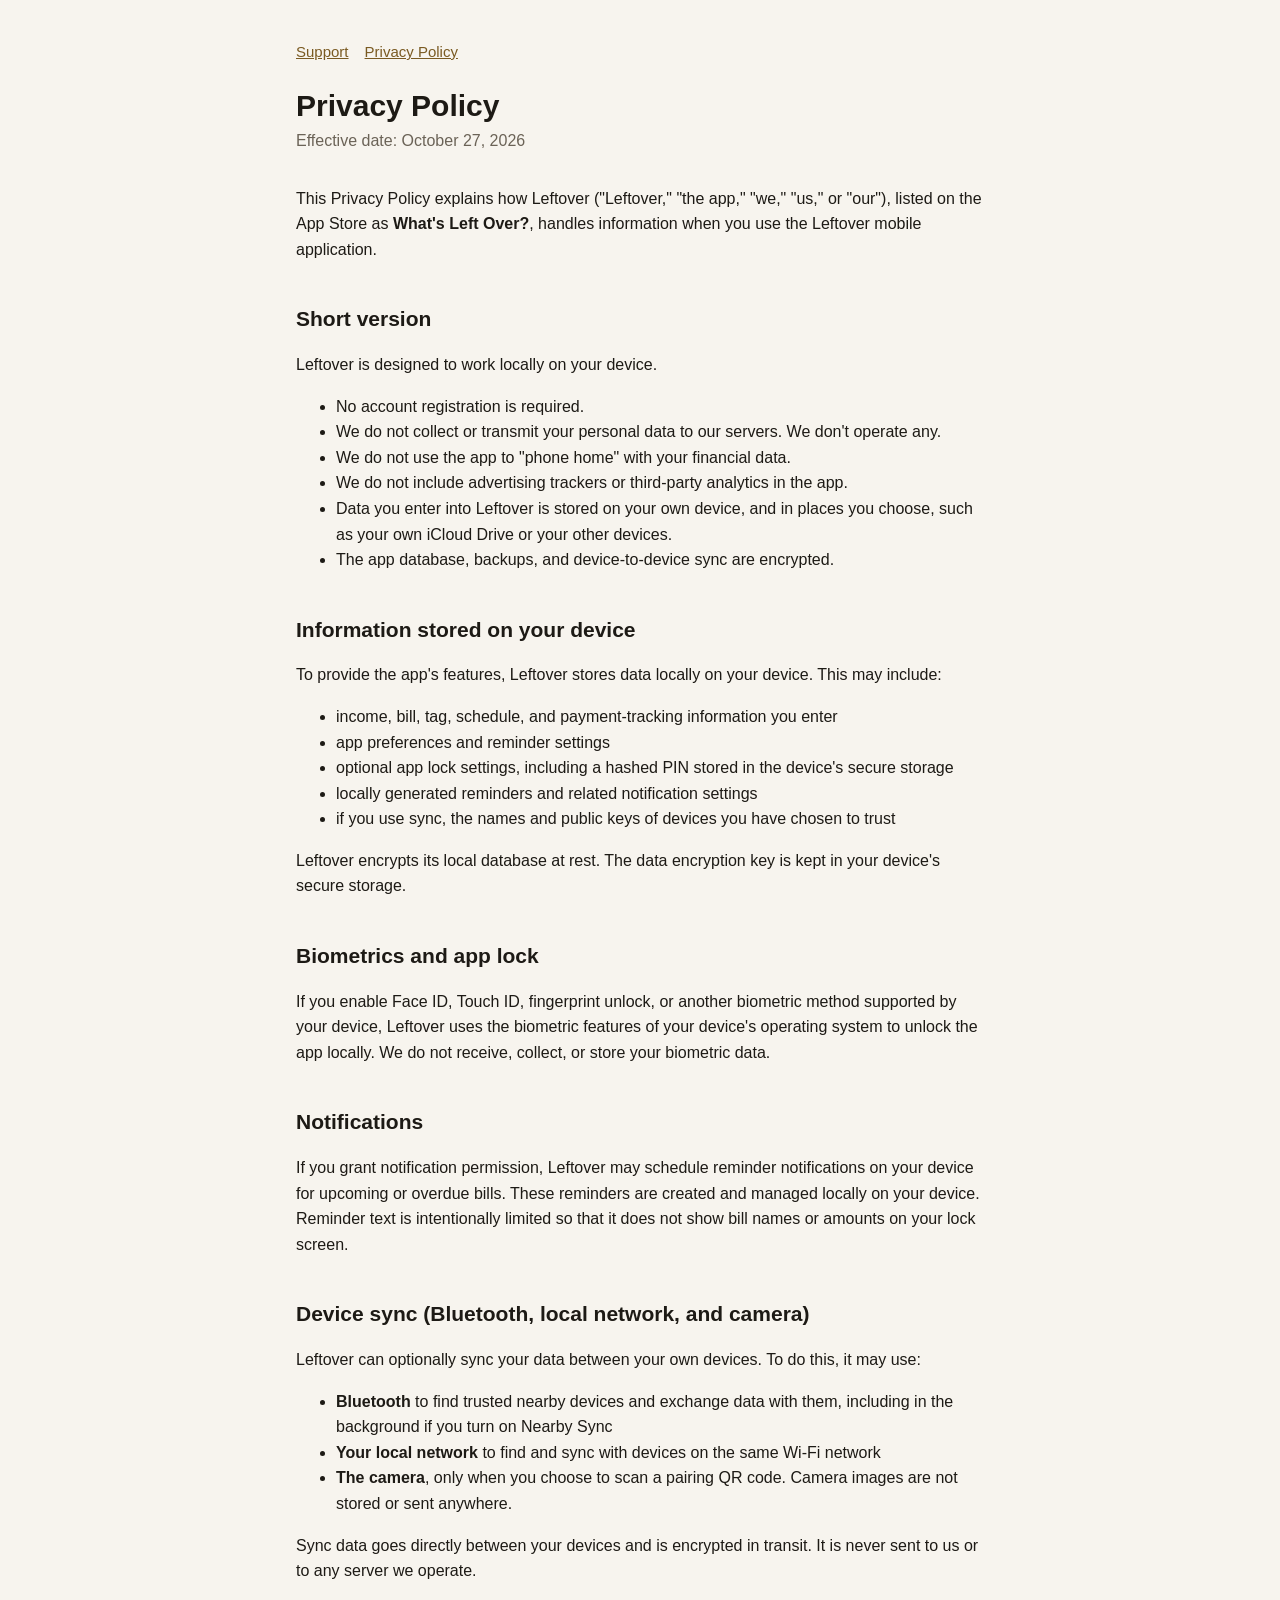
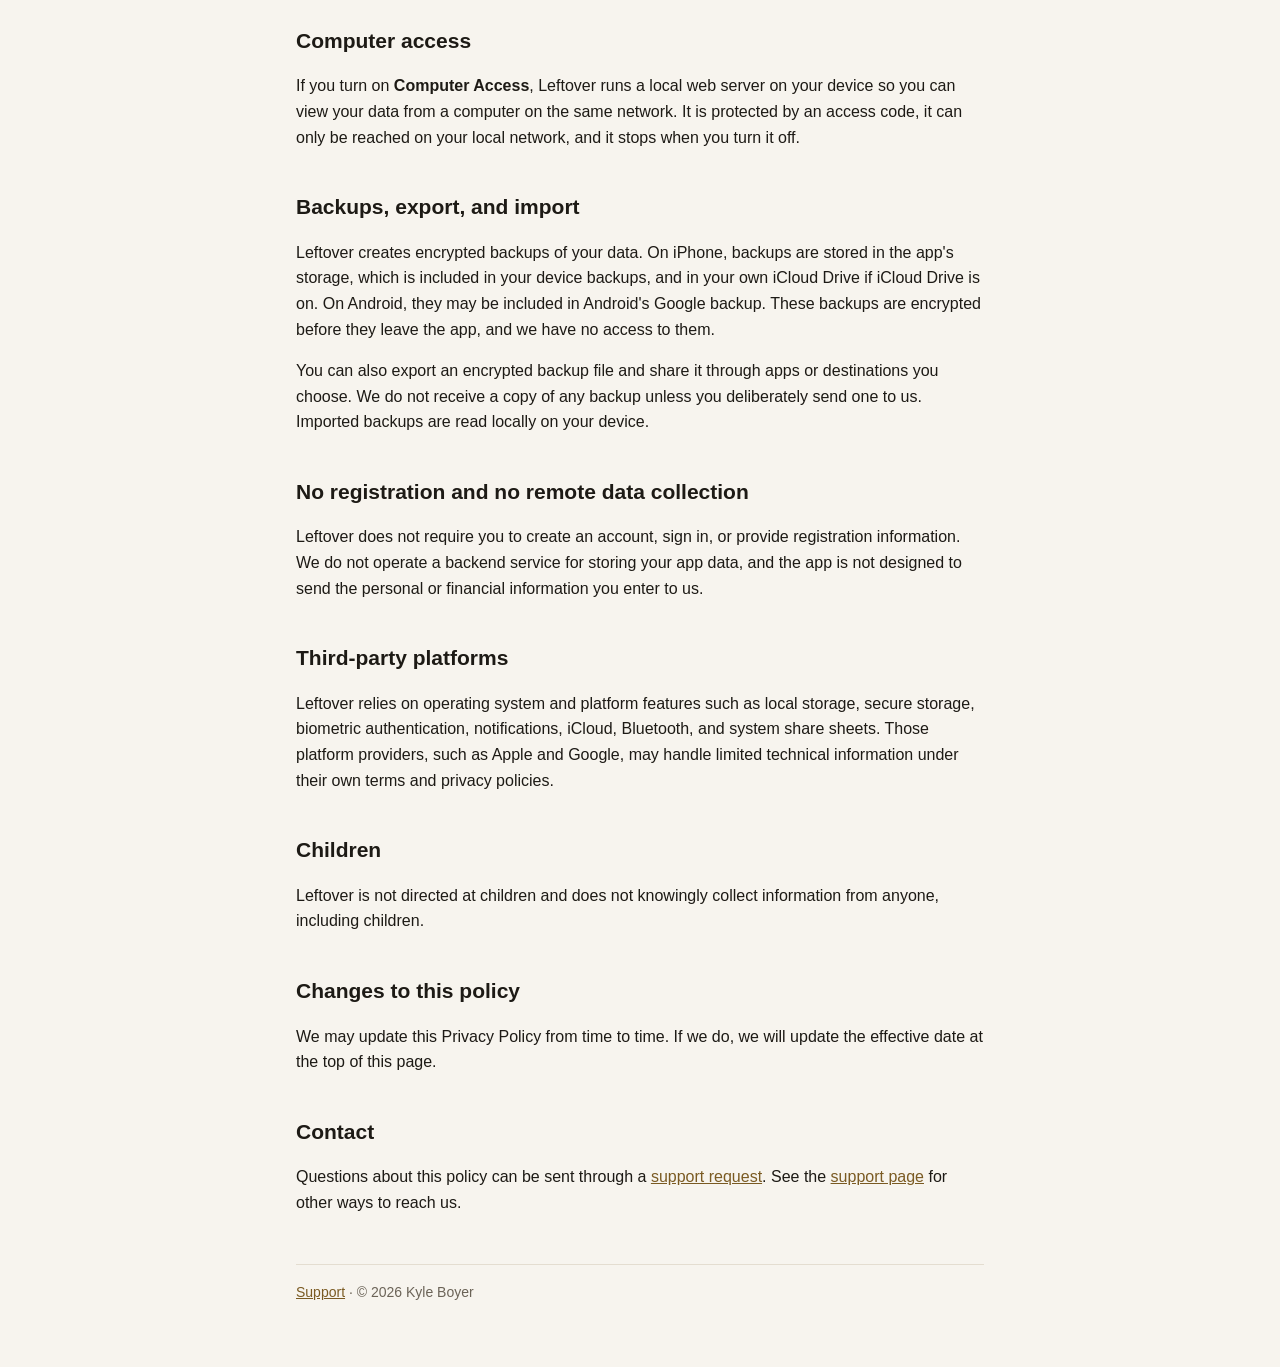
==== privacy.html @ 44443648 "Add Leftover support site and privacy policy Co-Authored-By: Claude Opus 5.5 <noreply@anthropic.com>" ====
<!doctype html>
<html lang="en">
<head>
  <meta charset="utf-8">
  <meta name="viewport" content="width=device-width, initial-scale=1">
  <title>Leftover Privacy Policy</title>
  <meta name="description" content="Privacy policy for What's Left Over? (Leftover).">
  <link rel="stylesheet" href="style.css">
</head>
<body>
<main>
  <nav><a href="./">Support</a><a href="privacy.html">Privacy Policy</a></nav>

  <header>
    <h1>Privacy Policy</h1>
    <p>Effective date: October 27, 2026</p>
  </header>

  <p>This Privacy Policy explains how Leftover ("Leftover," "the app," "we," "us," or "our"), listed on the App Store as <strong>What's Left Over?</strong>, handles information when you use the Leftover mobile application.</p>

  <h2>Short version</h2>
  <p>Leftover is designed to work locally on your device.</p>
  <ul>
    <li>No account registration is required.</li>
    <li>We do not collect or transmit your personal data to our servers. We don't operate any.</li>
    <li>We do not use the app to "phone home" with your financial data.</li>
    <li>We do not include advertising trackers or third-party analytics in the app.</li>
    <li>Data you enter into Leftover is stored on your own device, and in places you choose, such as your own iCloud Drive or your other devices.</li>
    <li>The app database, backups, and device-to-device sync are encrypted.</li>
  </ul>

  <h2>Information stored on your device</h2>
  <p>To provide the app's features, Leftover stores data locally on your device. This may include:</p>
  <ul>
    <li>income, bill, tag, schedule, and payment-tracking information you enter</li>
    <li>app preferences and reminder settings</li>
    <li>optional app lock settings, including a hashed PIN stored in the device's secure storage</li>
    <li>locally generated reminders and related notification settings</li>
    <li>if you use sync, the names and public keys of devices you have chosen to trust</li>
  </ul>
  <p>Leftover encrypts its local database at rest. The data encryption key is kept in your device's secure storage.</p>

  <h2>Biometrics and app lock</h2>
  <p>If you enable Face ID, Touch ID, fingerprint unlock, or another biometric method supported by your device, Leftover uses the biometric features of your device's operating system to unlock the app locally. We do not receive, collect, or store your biometric data.</p>

  <h2>Notifications</h2>
  <p>If you grant notification permission, Leftover may schedule reminder notifications on your device for upcoming or overdue bills. These reminders are created and managed locally on your device. Reminder text is intentionally limited so that it does not show bill names or amounts on your lock screen.</p>

  <h2>Device sync (Bluetooth, local network, and camera)</h2>
  <p>Leftover can optionally sync your data between your own devices. To do this, it may use:</p>
  <ul>
    <li><strong>Bluetooth</strong> to find trusted nearby devices and exchange data with them, including in the background if you turn on Nearby Sync</li>
    <li><strong>Your local network</strong> to find and sync with devices on the same Wi-Fi network</li>
    <li><strong>The camera</strong>, only when you choose to scan a pairing QR code. Camera images are not stored or sent anywhere.</li>
  </ul>
  <p>Sync data goes directly between your devices and is encrypted in transit. It is never sent to us or to any server we operate.</p>

  <h2>Computer access</h2>
  <p>If you turn on <strong>Computer Access</strong>, Leftover runs a local web server on your device so you can view your data from a computer on the same network. It is protected by an access code, it can only be reached on your local network, and it stops when you turn it off.</p>

  <h2>Backups, export, and import</h2>
  <p>Leftover creates encrypted backups of your data. On iPhone, backups are stored in the app's storage, which is included in your device backups, and in your own iCloud Drive if iCloud Drive is on. On Android, they may be included in Android's Google backup. These backups are encrypted before they leave the app, and we have no access to them.</p>
  <p>You can also export an encrypted backup file and share it through apps or destinations you choose. We do not receive a copy of any backup unless you deliberately send one to us. Imported backups are read locally on your device.</p>

  <h2>No registration and no remote data collection</h2>
  <p>Leftover does not require you to create an account, sign in, or provide registration information. We do not operate a backend service for storing your app data, and the app is not designed to send the personal or financial information you enter to us.</p>

  <h2>Third-party platforms</h2>
  <p>Leftover relies on operating system and platform features such as local storage, secure storage, biometric authentication, notifications, iCloud, Bluetooth, and system share sheets. Those platform providers, such as Apple and Google, may handle limited technical information under their own terms and privacy policies.</p>

  <h2>Children</h2>
  <p>Leftover is not directed at children and does not knowingly collect information from anyone, including children.</p>

  <h2>Changes to this policy</h2>
  <p>We may update this Privacy Policy from time to time. If we do, we will update the effective date at the top of this page.</p>

  <h2>Contact</h2>
  <p>Questions about this policy can be sent through a <a href="https://github.com/KyleBoyer/leftover-support/issues/new/choose">support request</a>. See the <a href="./">support page</a> for other ways to reach us.</p>

  <footer>
    <a href="./">Support</a> &middot; &copy; 2026 Kyle Boyer
  </footer>
</main>
</body>
</html>
---- style.css ----
:root {
  --bg: #f7f4ee;
  --surface: #ffffff;
  --text: #1d1a15;
  --muted: #6b6357;
  --border: #e4ddd0;
  --accent: #7a5a22;
  --accent-text: #ffffff;
  --note-bg: #fbf3e2;
}

@media (prefers-color-scheme: dark) {
  :root {
    --bg: #0a0a0c;
    --surface: #16151a;
    --text: #ece8e1;
    --muted: #a39b8f;
    --border: #2a2830;
    --accent: #d4a85a;
    --accent-text: #16120c;
    --note-bg: #221d14;
  }
}

* { box-sizing: border-box; }

body {
  margin: 0;
  background: var(--bg);
  color: var(--text);
  font: 16px/1.6 -apple-system, BlinkMacSystemFont, "Segoe UI", Roboto, Helvetica, Arial, sans-serif;
}

main {
  max-width: 720px;
  margin: 0 auto;
  padding: 40px 16px 64px;
}

header { margin-bottom: 32px; }
header p { color: var(--muted); margin: 4px 0 0; }

nav { margin-bottom: 24px; font-size: 15px; }
nav a { margin-right: 16px; }

h1 { font-size: 30px; line-height: 1.2; margin: 0; }
h2 { font-size: 21px; margin: 40px 0 12px; }
h3 { font-size: 17px; margin: 0 0 6px; }

a { color: var(--accent); }

.card {
  background: var(--surface);
  border: 1px solid var(--border);
  border-radius: 14px;
  padding: 20px;
  margin: 12px 0;
}

.button {
  display: inline-block;
  background: var(--accent);
  color: var(--accent-text);
  text-decoration: none;
  font-weight: 600;
  padding: 10px 18px;
  border-radius: 10px;
  margin: 8px 8px 0 0;
}

.note {
  background: var(--note-bg);
  border-radius: 10px;
  padding: 12px 14px;
  font-size: 15px;
}

details { margin: 8px 0; }
summary { cursor: pointer; font-weight: 600; }
details > :not(summary) { margin-top: 8px; }

.fine { color: var(--muted); font-size: 14px; }

footer {
  margin-top: 48px;
  padding-top: 16px;
  border-top: 1px solid var(--border);
  color: var(--muted);
  font-size: 14px;
}
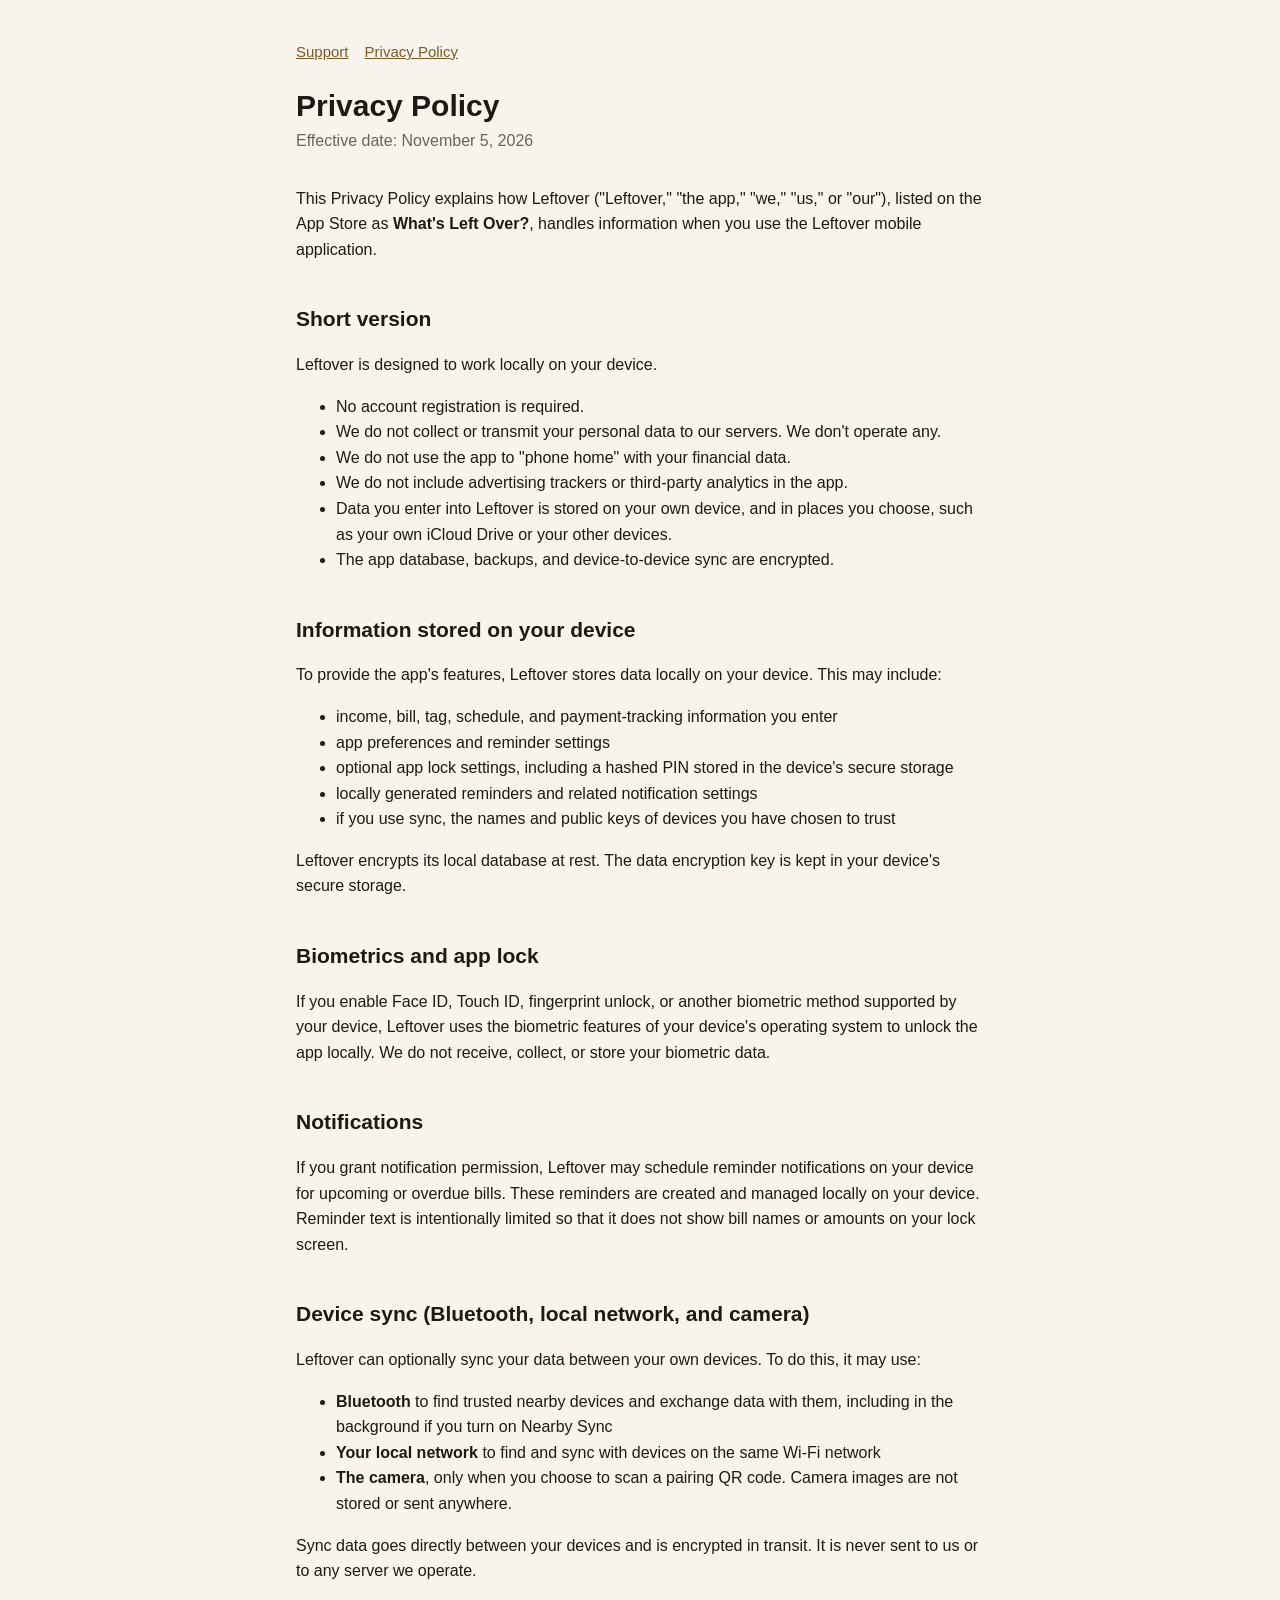
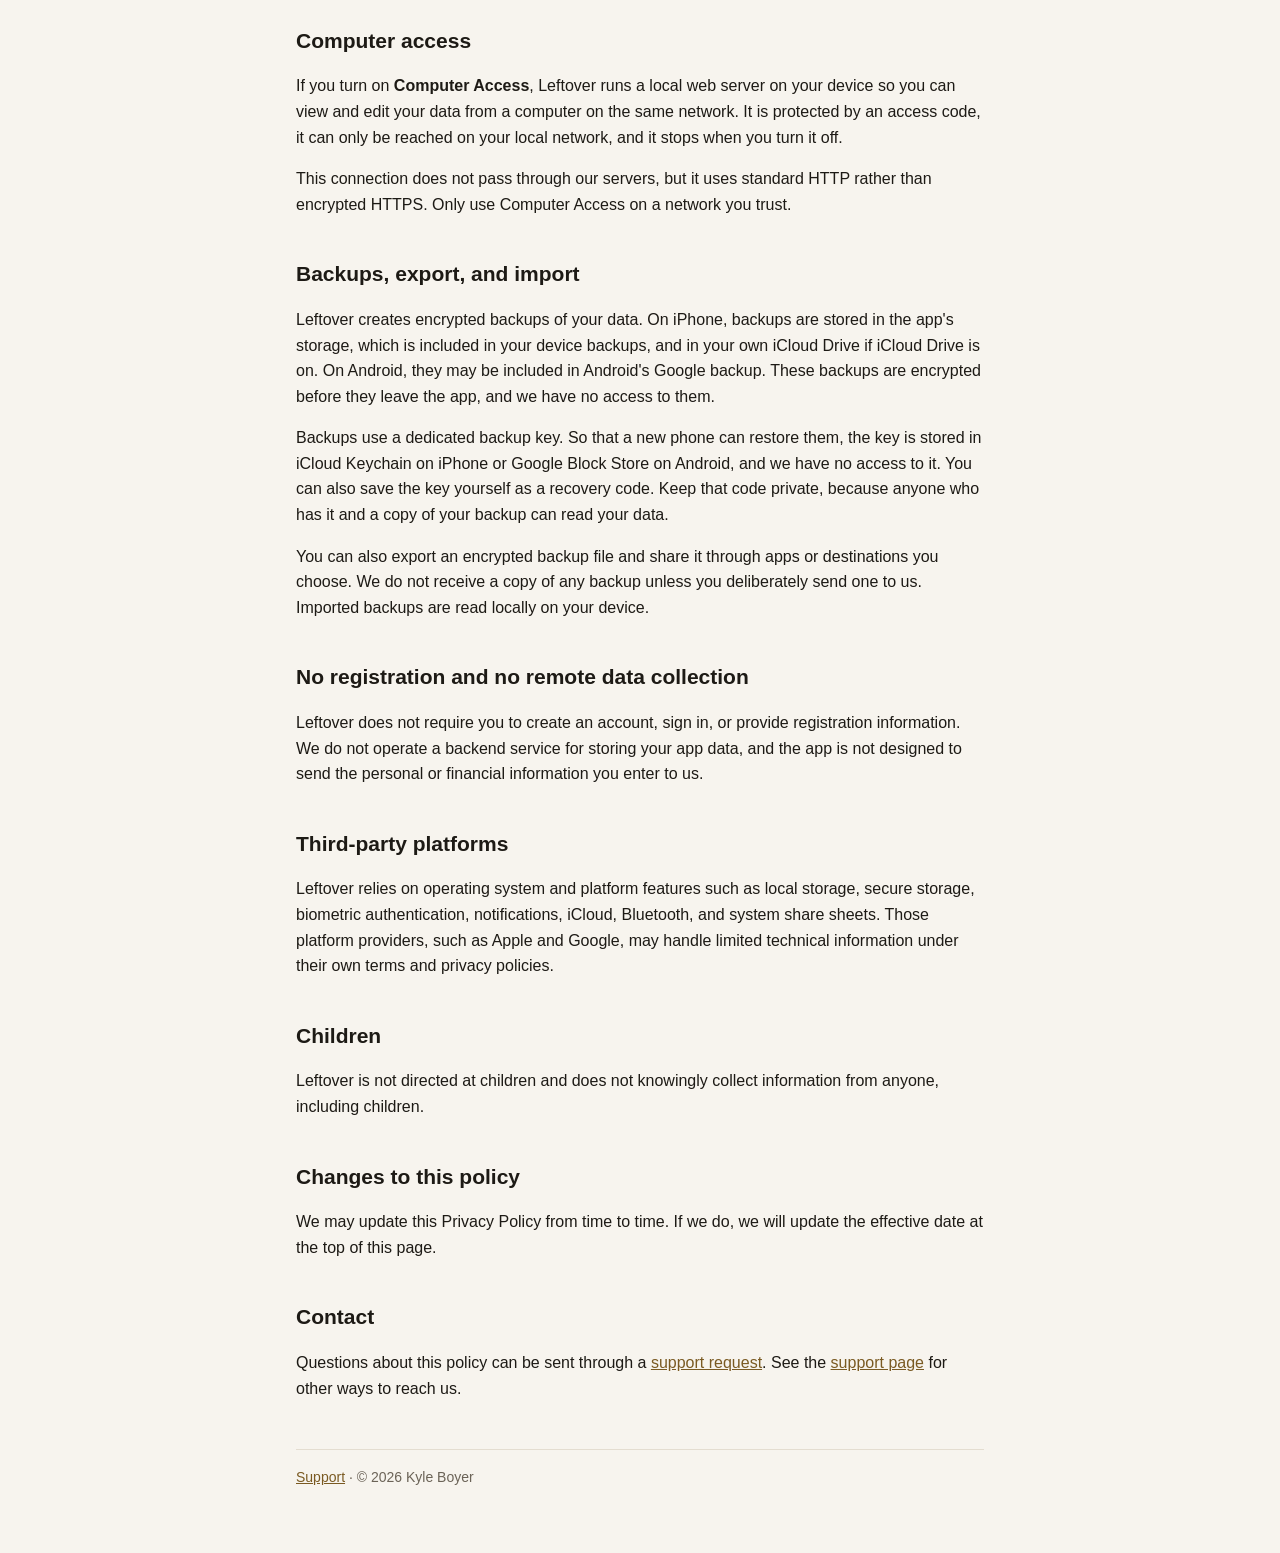
==== commit 80a2f6d6: "Explain the backup key and the computer access connection Say where the backup key is stored and how" ====
--- a/privacy.html
+++ b/privacy.html
@@ -13,7 +13,7 @@
 
   <header>
     <h1>Privacy Policy</h1>
-    <p>Effective date: October 27, 2026</p>
+    <p>Effective date: November 5, 2026</p>
   </header>
 
   <p>This Privacy Policy explains how Leftover ("Leftover," "the app," "we," "us," or "our"), listed on the App Store as <strong>What's Left Over?</strong>, handles information when you use the Leftover mobile application.</p>
@@ -56,10 +56,12 @@
   <p>Sync data goes directly between your devices and is encrypted in transit. It is never sent to us or to any server we operate.</p>
 
   <h2>Computer access</h2>
-  <p>If you turn on <strong>Computer Access</strong>, Leftover runs a local web server on your device so you can view your data from a computer on the same network. It is protected by an access code, it can only be reached on your local network, and it stops when you turn it off.</p>
+  <p>If you turn on <strong>Computer Access</strong>, Leftover runs a local web server on your device so you can view and edit your data from a computer on the same network. It is protected by an access code, it can only be reached on your local network, and it stops when you turn it off.</p>
+  <p>This connection does not pass through our servers, but it uses standard HTTP rather than encrypted HTTPS. Only use Computer Access on a network you trust.</p>
 
   <h2>Backups, export, and import</h2>
   <p>Leftover creates encrypted backups of your data. On iPhone, backups are stored in the app's storage, which is included in your device backups, and in your own iCloud Drive if iCloud Drive is on. On Android, they may be included in Android's Google backup. These backups are encrypted before they leave the app, and we have no access to them.</p>
+  <p>Backups use a dedicated backup key. So that a new phone can restore them, the key is stored in iCloud Keychain on iPhone or Google Block Store on Android, and we have no access to it. You can also save the key yourself as a recovery code. Keep that code private, because anyone who has it and a copy of your backup can read your data.</p>
   <p>You can also export an encrypted backup file and share it through apps or destinations you choose. We do not receive a copy of any backup unless you deliberately send one to us. Imported backups are read locally on your device.</p>
 
   <h2>No registration and no remote data collection</h2>
--- a/style.css
+++ b/style.css
@@ -81,6 +81,18 @@
 
 .fine { color: var(--muted); font-size: 14px; }
 
+.copy {
+  font: inherit;
+  font-size: 13px;
+  color: var(--text);
+  background: var(--surface);
+  border: 1px solid var(--border);
+  border-radius: 6px;
+  padding: 2px 10px;
+  margin-left: 6px;
+  cursor: pointer;
+}
+
 footer {
   margin-top: 48px;
   padding-top: 16px;
